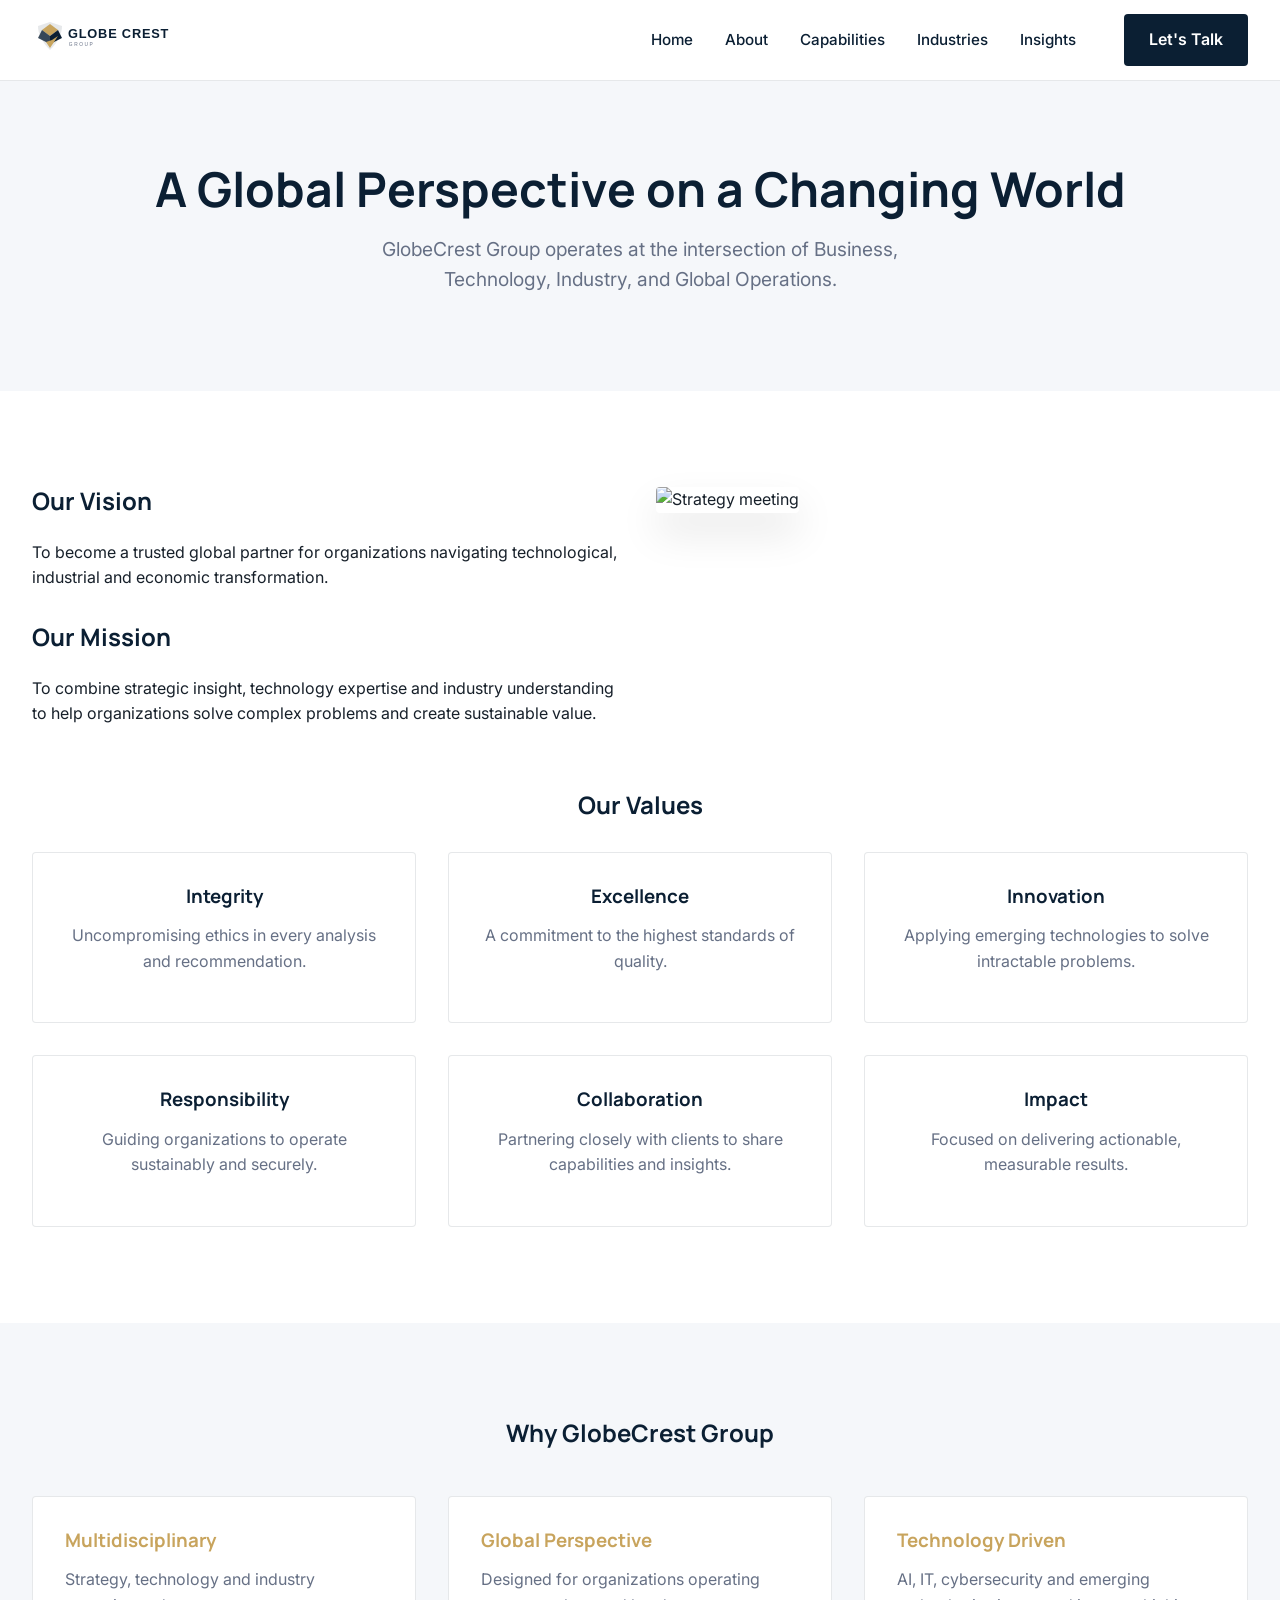
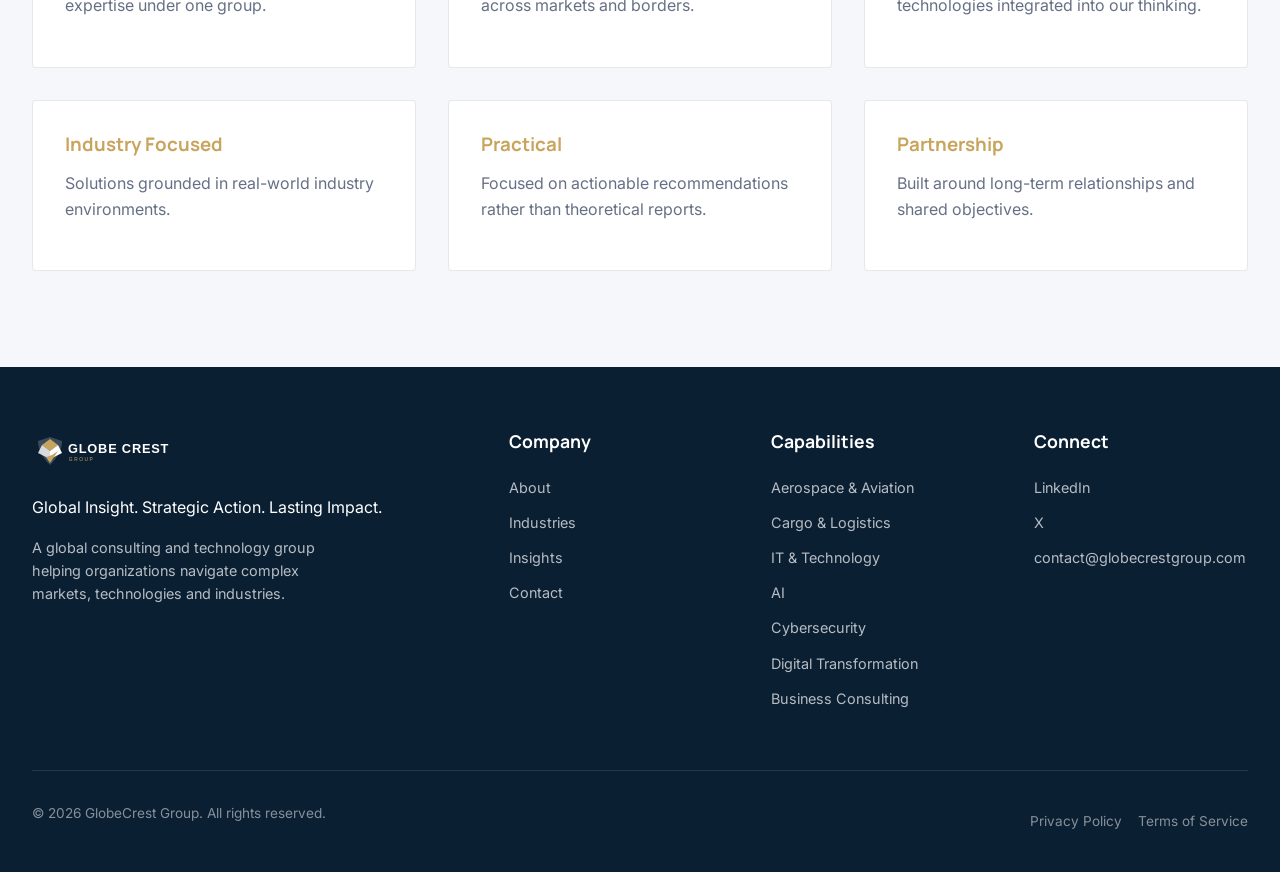
==== about.html @ 97868b0d "Initial commit of GlobeCrest Group website" ====
﻿<!DOCTYPE html>
<html lang="en">
<head>
    <meta charset="UTF-8">
    <meta name="viewport" content="width=device-width, initial-scale=1.0">
    <title>About Us | GlobeCrest Group</title>
    <meta name="description" content="Learn about GlobeCrest Group, operating at the intersection of Business, Technology, Industry and Global Operations.">
    <link rel="icon" type="image/svg+xml" href="assets/images/logo/favicon.svg">
    <link rel="stylesheet" href="assets/css/style.css">
</head>
<body>

    <!-- Header -->
    <header class="header">
        <div class="container header-container">
            <a href="index.html" class="logo" aria-label="GlobeCrest Group Home">
                <img src="assets/images/logo/logo.svg" alt="GlobeCrest Group Logo">
            </a>
            <button class="mobile-toggle" aria-expanded="false">&#9776;</button>
            <nav>
                <ul class="nav-menu">
                    <li><a href="index.html" class="nav-link">Home</a></li>
                    <li><a href="about.html" class="nav-link">About</a></li>
                    <li class="dropdown">
                        <a href="capabilities.html" class="nav-link">Capabilities</a>
                        <ul class="dropdown-menu">
                            <li><a href="aerospace.html" class="dropdown-item">Aerospace & Aviation</a></li>
                            <li><a href="cargo.html" class="dropdown-item">Cargo & Logistics</a></li>
                            <li><a href="technology.html" class="dropdown-item">IT & Technology</a></li>
                            <li><a href="ai.html" class="dropdown-item">Artificial Intelligence</a></li>
                            <li><a href="cybersecurity.html" class="dropdown-item">Cybersecurity</a></li>
                            <li><a href="capabilities.html#digital" class="dropdown-item">Digital Transformation</a></li>
                            <li><a href="capabilities.html#consulting" class="dropdown-item">Business Consulting</a></li>
                            <li><a href="insights.html" class="dropdown-item">Research & Intelligence</a></li>
                        </ul>
                    </li>
                    <li><a href="industries.html" class="nav-link">Industries</a></li>
                    <li><a href="insights.html" class="nav-link">Insights</a></li>
                    <li><a href="contact.html" class="btn btn-primary" style="padding: 0.75rem 1.5rem; margin-left: 1rem;">Let's Talk</a></li>
                </ul>
            </nav>
        </div>
    </header>

    <!-- Page Header -->
    <section class="page-header">
        <div class="container fade-in">
            <h1 class="page-title">A Global Perspective on a Changing World</h1>
            <p class="page-subtitle">GlobeCrest Group operates at the intersection of Business, Technology, Industry, and Global Operations.</p>
        </div>
    </section>

    <!-- Content -->
    <section class="section">
        <div class="container">
            <div class="grid-2 fade-in">
                <div>
                    <h2 class="mb-3">Our Vision</h2>
                    <p class="mb-4">To become a trusted global partner for organizations navigating technological, industrial and economic transformation.</p>
                    
                    <h2 class="mb-3">Our Mission</h2>
                    <p>To combine strategic insight, technology expertise and industry understanding to help organizations solve complex problems and create sustainable value.</p>
                </div>
                <div>
                    <img src="https://images.unsplash.com/photo-1556761175-5973dc0f32e7?q=80&w=2532&auto=format&fit=crop" alt="Strategy meeting" style="width:100%; border-radius:4px; box-shadow: 0 20px 40px rgba(0,0,0,0.1);" loading="lazy">
                </div>
            </div>
            
            <div class="mt-5 pt-5 text-center fade-in">
                <h2 class="mb-4">Our Values</h2>
                <div class="grid-3">
                    <div class="card card-content">
                        <h3 class="mb-2">Integrity</h3>
                        <p class="text-muted">Uncompromising ethics in every analysis and recommendation.</p>
                    </div>
                    <div class="card card-content">
                        <h3 class="mb-2">Excellence</h3>
                        <p class="text-muted">A commitment to the highest standards of quality.</p>
                    </div>
                    <div class="card card-content">
                        <h3 class="mb-2">Innovation</h3>
                        <p class="text-muted">Applying emerging technologies to solve intractable problems.</p>
                    </div>
                    <div class="card card-content">
                        <h3 class="mb-2">Responsibility</h3>
                        <p class="text-muted">Guiding organizations to operate sustainably and securely.</p>
                    </div>
                    <div class="card card-content">
                        <h3 class="mb-2">Collaboration</h3>
                        <p class="text-muted">Partnering closely with clients to share capabilities and insights.</p>
                    </div>
                    <div class="card card-content">
                        <h3 class="mb-2">Impact</h3>
                        <p class="text-muted">Focused on delivering actionable, measurable results.</p>
                    </div>
                </div>
            </div>
        </div>
    </section>

    <!-- Why GlobeCrest -->
    <section class="section section-light">
        <div class="container">
            <div class="text-center mb-5 fade-in">
                <h2>Why GlobeCrest Group</h2>
            </div>
            <div class="grid-3 fade-in">
                <div class="card card-content">
                    <h3 class="mb-2 text-accent">Multidisciplinary</h3>
                    <p class="text-muted">Strategy, technology and industry expertise under one group.</p>
                </div>
                <div class="card card-content">
                    <h3 class="mb-2 text-accent">Global Perspective</h3>
                    <p class="text-muted">Designed for organizations operating across markets and borders.</p>
                </div>
                <div class="card card-content">
                    <h3 class="mb-2 text-accent">Technology Driven</h3>
                    <p class="text-muted">AI, IT, cybersecurity and emerging technologies integrated into our thinking.</p>
                </div>
                <div class="card card-content">
                    <h3 class="mb-2 text-accent">Industry Focused</h3>
                    <p class="text-muted">Solutions grounded in real-world industry environments.</p>
                </div>
                <div class="card card-content">
                    <h3 class="mb-2 text-accent">Practical</h3>
                    <p class="text-muted">Focused on actionable recommendations rather than theoretical reports.</p>
                </div>
                <div class="card card-content">
                    <h3 class="mb-2 text-accent">Partnership</h3>
                    <p class="text-muted">Built around long-term relationships and shared objectives.</p>
                </div>
            </div>
        </div>
    </section>

    <!-- Footer -->
    <footer class="footer">
        <div class="container">
            <div class="footer-grid">
                <div class="footer-brand">
                    <img src="assets/images/logo/logo-dark.svg" alt="GlobeCrest Group" class="footer-logo">
                    <p class="text-white mb-1">Global Insight. Strategic Action. Lasting Impact.</p>
                    <p class="footer-desc mt-2">A global consulting and technology group helping organizations navigate complex markets, technologies and industries.</p>
                </div>
                <div>
                    <h4 class="footer-title">Company</h4>
                    <ul class="footer-links">
                        <li><a href="about.html" class="footer-link">About</a></li>
                        <li><a href="industries.html" class="footer-link">Industries</a></li>
                        <li><a href="insights.html" class="footer-link">Insights</a></li>
                        <li><a href="contact.html" class="footer-link">Contact</a></li>
                    </ul>
                </div>
                <div>
                    <h4 class="footer-title">Capabilities</h4>
                    <ul class="footer-links">
                        <li><a href="aerospace.html" class="footer-link">Aerospace & Aviation</a></li>
                        <li><a href="cargo.html" class="footer-link">Cargo & Logistics</a></li>
                        <li><a href="technology.html" class="footer-link">IT & Technology</a></li>
                        <li><a href="ai.html" class="footer-link">AI</a></li>
                        <li><a href="cybersecurity.html" class="footer-link">Cybersecurity</a></li>
                        <li><a href="capabilities.html#digital" class="footer-link">Digital Transformation</a></li>
                        <li><a href="capabilities.html#consulting" class="footer-link">Business Consulting</a></li>
                    </ul>
                </div>
                <div>
                    <h4 class="footer-title">Connect</h4>
                    <ul class="footer-links">
                        <li><a href="#" class="footer-link">LinkedIn</a></li>
                        <li><a href="#" class="footer-link">X</a></li>
                        <li><a href="mailto:contact@globecrestgroup.com" class="footer-link">contact@globecrestgroup.com</a></li>
                    </ul>
                </div>
            </div>
            <div class="footer-bottom">
                <p>&copy; 2026 GlobeCrest Group. All rights reserved.</p>
                <div class="footer-legal-links">
                    <a href="privacy.html">Privacy Policy</a>
                    <a href="terms.html">Terms of Service</a>
                </div>
            </div>
        </div>
    </footer>
    <script src="assets/js/main.js"></script>
</body>
</html>
---- assets/css/style.css ----
@import url('https://fonts.googleapis.com/css2?family=Inter:wght@300;400;500;600;700&family=Manrope:wght@300;400;500;600;700;800&display=swap');

:root {
  /* Color System */
  --color-primary: #0B1F33; /* Deep Navy */
  --color-secondary: #142F4A; /* Midnight Blue */
  --color-accent: #C8A45D; /* Gold */
  --color-white: #FFFFFF;
  --color-light: #F5F7FA;
  --color-dark: #081522;
  --color-text: #17202A;
  --color-muted: #667085;
  --color-border: rgba(11, 31, 51, 0.1);
  --color-border-dark: rgba(255, 255, 255, 0.1);

  /* Typography */
  --font-heading: 'Manrope', sans-serif;
  --font-body: 'Inter', sans-serif;

  /* Transitions */
  --transition-fast: 0.2s ease-in-out;
  --transition-slow: 0.4s ease-in-out;
}

/* Reset & Base */
*, *::before, *::after {
  box-sizing: border-box;
  margin: 0;
  padding: 0;
}

html {
  font-size: 16px;
  scroll-behavior: smooth;
}

body {
  font-family: var(--font-body);
  color: var(--color-text);
  background-color: var(--color-white);
  line-height: 1.6;
  -webkit-font-smoothing: antialiased;
  -moz-osx-font-smoothing: grayscale;
}

/* Typography Utilities */
h1, h2, h3, h4, h5, h6 {
  font-family: var(--font-heading);
  color: var(--color-primary);
  font-weight: 700;
  line-height: 1.2;
}

.text-white h1, .text-white h2, .text-white h3, .text-white h4, .text-white h5, .text-white h6 {
  color: var(--color-white);
}

.text-accent {
  color: var(--color-accent);
}

.text-muted {
  color: var(--color-muted);
}

p {
  margin-bottom: 1rem;
}

a {
  text-decoration: none;
  color: var(--color-primary);
  transition: color var(--transition-fast);
}

a:hover {
  color: var(--color-accent);
}

/* Layout Utilities */
.container {
  width: 100%;
  max-width: 1280px;
  margin: 0 auto;
  padding: 0 2rem;
}

.section {
  padding: 6rem 0;
}

.section-dark {
  background-color: var(--color-dark);
  color: var(--color-light);
}

.section-light {
  background-color: var(--color-light);
}

.text-center {
  text-align: center;
}

.mb-1 { margin-bottom: 0.5rem; }
.mb-2 { margin-bottom: 1rem; }
.mb-3 { margin-bottom: 1.5rem; }
.mb-4 { margin-bottom: 2rem; }
.mb-5 { margin-bottom: 3rem; }

.mt-1 { margin-top: 0.5rem; }
.mt-2 { margin-top: 1rem; }
.mt-3 { margin-top: 1.5rem; }
.mt-4 { margin-top: 2rem; }
.mt-5 { margin-top: 3rem; }

/* Buttons */
.btn {
  display: inline-block;
  padding: 1rem 2rem;
  font-family: var(--font-body);
  font-weight: 600;
  text-align: center;
  border-radius: 4px;
  cursor: pointer;
  transition: all var(--transition-fast);
  border: 1px solid transparent;
}

.btn-primary {
  background-color: var(--color-primary);
  color: var(--color-white);
}

.btn-primary:hover {
  background-color: var(--color-secondary);
  color: var(--color-white);
  transform: translateY(-2px);
  box-shadow: 0 4px 12px rgba(11, 31, 51, 0.2);
}

.btn-outline {
  background-color: transparent;
  color: var(--color-white);
  border-color: var(--color-white);
}

.btn-outline:hover {
  background-color: var(--color-white);
  color: var(--color-primary);
}

.btn-outline-dark {
  background-color: transparent;
  color: var(--color-primary);
  border-color: var(--color-primary);
}

.btn-outline-dark:hover {
  background-color: var(--color-primary);
  color: var(--color-white);
}

/* Header & Navigation */
.header {
  position: fixed;
  top: 0;
  left: 0;
  width: 100%;
  background-color: rgba(255, 255, 255, 0.95);
  backdrop-filter: blur(10px);
  z-index: 1000;
  border-bottom: 1px solid var(--color-border);
  transition: transform var(--transition-fast);
}

.header-container {
  display: flex;
  justify-content: space-between;
  align-items: center;
  height: 80px;
}

.logo img {
  height: 40px;
  width: auto;
}

.nav-menu {
  display: flex;
  list-style: none;
  gap: 2rem;
  align-items: center;
}

.nav-link {
  font-weight: 500;
  font-size: 0.95rem;
  position: relative;
}

.nav-link::after {
  content: '';
  position: absolute;
  width: 0;
  height: 2px;
  bottom: -4px;
  left: 0;
  background-color: var(--color-accent);
  transition: width var(--transition-fast);
}

.nav-link:hover::after {
  width: 100%;
}

/* Dropdown */
.dropdown {
  position: relative;
}

.dropdown-menu {
  position: absolute;
  top: 100%;
  left: 0;
  background-color: var(--color-white);
  min-width: 260px;
  box-shadow: 0 10px 30px rgba(0,0,0,0.1);
  border-radius: 4px;
  opacity: 0;
  visibility: hidden;
  transform: translateY(10px);
  transition: all var(--transition-fast);
  list-style: none;
  padding: 1rem 0;
  border: 1px solid var(--color-border);
}

.dropdown:hover .dropdown-menu {
  opacity: 1;
  visibility: visible;
  transform: translateY(0);
}

.dropdown-item {
  display: block;
  padding: 0.75rem 1.5rem;
  color: var(--color-text);
  font-size: 0.9rem;
}

.dropdown-item:hover {
  background-color: var(--color-light);
  color: var(--color-primary);
  padding-left: 2rem; /* micro animation */
}

.mobile-toggle {
  display: none;
  font-size: 1.5rem;
  cursor: pointer;
  color: var(--color-primary);
}

/* Hero Section */
.hero {
  position: relative;
  min-height: 100vh;
  display: flex;
  align-items: center;
  padding-top: 80px; /* Offset for header */
  background-color: var(--color-primary);
  color: var(--color-white);
  overflow: hidden;
}

.hero-bg {
  position: absolute;
  top: 0;
  left: 0;
  width: 100%;
  height: 100%;
  object-fit: cover;
  opacity: 0.4;
  z-index: 1;
}

.hero-overlay {
  position: absolute;
  top: 0;
  left: 0;
  width: 100%;
  height: 100%;
  background: linear-gradient(to right, rgba(11, 31, 51, 0.9) 0%, rgba(11, 31, 51, 0.5) 100%);
  z-index: 2;
}

.hero-content {
  position: relative;
  z-index: 3;
  max-width: 800px;
}

.hero-title {
  font-size: 4rem;
  margin-bottom: 1.5rem;
  color: var(--color-white);
  letter-spacing: -1px;
}

.hero-subtitle {
  font-size: 1.25rem;
  margin-bottom: 2.5rem;
  color: rgba(255, 255, 255, 0.9);
  max-width: 600px;
}

.hero-actions {
  display: flex;
  gap: 1rem;
}

/* Page Header */
.page-header {
  padding: 10rem 0 6rem;
  background-color: var(--color-light);
  text-align: center;
}

.page-title {
  font-size: 3rem;
  margin-bottom: 1rem;
}

.page-subtitle {
  font-size: 1.2rem;
  color: var(--color-muted);
  max-width: 600px;
  margin: 0 auto;
}

/* Cards & Grids */
.grid-2 {
  display: grid;
  grid-template-columns: repeat(2, 1fr);
  gap: 2rem;
}

.grid-3 {
  display: grid;
  grid-template-columns: repeat(3, 1fr);
  gap: 2rem;
}

.grid-4 {
  display: grid;
  grid-template-columns: repeat(4, 1fr);
  gap: 2rem;
}

.card {
  background-color: var(--color-white);
  border: 1px solid var(--color-border);
  border-radius: 4px;
  overflow: hidden;
  transition: transform var(--transition-slow), box-shadow var(--transition-slow);
}

.card:hover {
  transform: translateY(-5px);
  box-shadow: 0 15px 30px rgba(0,0,0,0.05);
}

.card-img-wrap {
  width: 100%;
  height: 240px;
  overflow: hidden;
}

.card-img {
  width: 100%;
  height: 100%;
  object-fit: cover;
  transition: transform var(--transition-slow);
}

.card:hover .card-img {
  transform: scale(1.05);
}

.card-content {
  padding: 2rem;
}

.card-title {
  font-size: 1.25rem;
  margin-bottom: 1rem;
}

.card-text {
  color: var(--color-muted);
  font-size: 0.95rem;
}

/* Features Sections */
.feature-split {
  display: grid;
  grid-template-columns: 1fr 1fr;
  align-items: center;
  gap: 4rem;
}

.feature-img {
  width: 100%;
  height: auto;
  border-radius: 4px;
  box-shadow: 0 20px 40px rgba(0,0,0,0.1);
}

.tags {
  display: flex;
  flex-wrap: wrap;
  gap: 0.5rem;
  margin-top: 1.5rem;
}

.tag {
  font-size: 0.8rem;
  padding: 0.25rem 0.75rem;
  background-color: rgba(200, 164, 93, 0.1);
  color: var(--color-accent);
  border: 1px solid rgba(200, 164, 93, 0.3);
  border-radius: 50px;
  text-transform: uppercase;
  letter-spacing: 1px;
}

/* Process Timeline */
.process-wrapper {
  display: grid;
  grid-template-columns: repeat(4, 1fr);
  gap: 2rem;
  position: relative;
}

.process-step {
  position: relative;
  padding-top: 2rem;
}

.process-step::before {
  content: '';
  position: absolute;
  top: 0;
  left: 0;
  width: 100%;
  height: 2px;
  background-color: var(--color-border);
}

.process-step::after {
  content: '';
  position: absolute;
  top: -4px;
  left: 0;
  width: 10px;
  height: 10px;
  border-radius: 50%;
  background-color: var(--color-accent);
}

.process-title {
  font-size: 1.2rem;
  margin-bottom: 0.5rem;
}

.process-desc {
  color: var(--color-muted);
  font-size: 0.9rem;
}

/* Form Styles */
.form-group {
  margin-bottom: 1.5rem;
}

.form-label {
  display: block;
  margin-bottom: 0.5rem;
  font-weight: 500;
  font-size: 0.95rem;
}

.form-control {
  width: 100%;
  padding: 1rem;
  border: 1px solid var(--color-border);
  border-radius: 4px;
  font-family: var(--font-body);
  font-size: 1rem;
  transition: border-color var(--transition-fast);
  background-color: var(--color-light);
}

.form-control:focus {
  outline: none;
  border-color: var(--color-primary);
  background-color: var(--color-white);
}

textarea.form-control {
  resize: vertical;
  min-height: 150px;
}

/* Footer */
.footer {
  background-color: var(--color-primary);
  color: var(--color-white);
  padding: 4rem 0 2rem;
}

.footer-grid {
  display: grid;
  grid-template-columns: 2fr 1fr 1fr 1fr;
  gap: 3rem;
  margin-bottom: 3rem;
}

.footer-brand .footer-logo {
  height: 40px;
  margin-bottom: 1rem;
}

.footer-desc {
  color: rgba(255,255,255,0.7);
  font-size: 0.9rem;
  max-width: 300px;
}

.footer-title {
  color: var(--color-white);
  font-size: 1.1rem;
  margin-bottom: 1.5rem;
}

.footer-links {
  list-style: none;
}

.footer-link {
  display: block;
  color: rgba(255,255,255,0.7);
  margin-bottom: 0.75rem;
  font-size: 0.9rem;
}

.footer-link:hover {
  color: var(--color-accent);
}

.footer-bottom {
  border-top: 1px solid var(--color-border-dark);
  padding-top: 2rem;
  display: flex;
  justify-content: space-between;
  align-items: center;
  font-size: 0.85rem;
  color: rgba(255,255,255,0.5);
}

.footer-legal-links {
  display: flex;
  gap: 1rem;
}

.footer-legal-links a {
  color: rgba(255,255,255,0.5);
}

.footer-legal-links a:hover {
  color: var(--color-white);
}

/* Connecting Line Animation */
.connecting-line {
  position: absolute;
  width: 1px;
  height: 100px;
  background-color: var(--color-accent);
  left: 50%;
  transform: translateX(-50%);
  animation: pulse-line 3s infinite;
  opacity: 0.5;
}

@keyframes pulse-line {
  0% { transform: scaleY(0); transform-origin: top; }
  50% { transform: scaleY(1); transform-origin: top; }
  50.1% { transform: scaleY(1); transform-origin: bottom; }
  100% { transform: scaleY(0); transform-origin: bottom; }
}

/* Animations */
.fade-in {
  opacity: 0;
  transform: translateY(20px);
  transition: opacity 0.6s ease-out, transform 0.6s ease-out;
}

.fade-in.visible {
  opacity: 1;
  transform: translateY(0);
}

/* Responsive */
@media (max-width: 1024px) {
  .hero-title { font-size: 3rem; }
  .grid-4, .process-wrapper { grid-template-columns: repeat(2, 1fr); }
  .footer-grid { grid-template-columns: 1fr 1fr; }
}

@media (max-width: 768px) {
  .nav-menu {
    position: fixed;
    top: 80px;
    left: -100%;
    width: 100%;
    height: calc(100vh - 80px);
    background-color: var(--color-white);
    flex-direction: column;
    padding: 2rem;
    transition: left var(--transition-fast);
    overflow-y: auto;
  }
  
  .nav-menu.active { left: 0; }
  
  .mobile-toggle { display: block; }
  
  .hero-title { font-size: 2.5rem; }
  .grid-2, .grid-3 { grid-template-columns: 1fr; }
  .feature-split { grid-template-columns: 1fr; gap: 2rem; }
  .process-wrapper { grid-template-columns: 1fr; }
  
  .process-step::before {
    width: 2px;
    height: 100%;
    top: 0;
    left: 4px;
  }
  .process-step::after {
    top: 2rem;
    left: 0;
  }
  .process-step { padding-left: 2rem; padding-top: 2rem; }
  
  .footer-grid { grid-template-columns: 1fr; }
  .footer-bottom { flex-direction: column; gap: 1rem; text-align: center; }
}
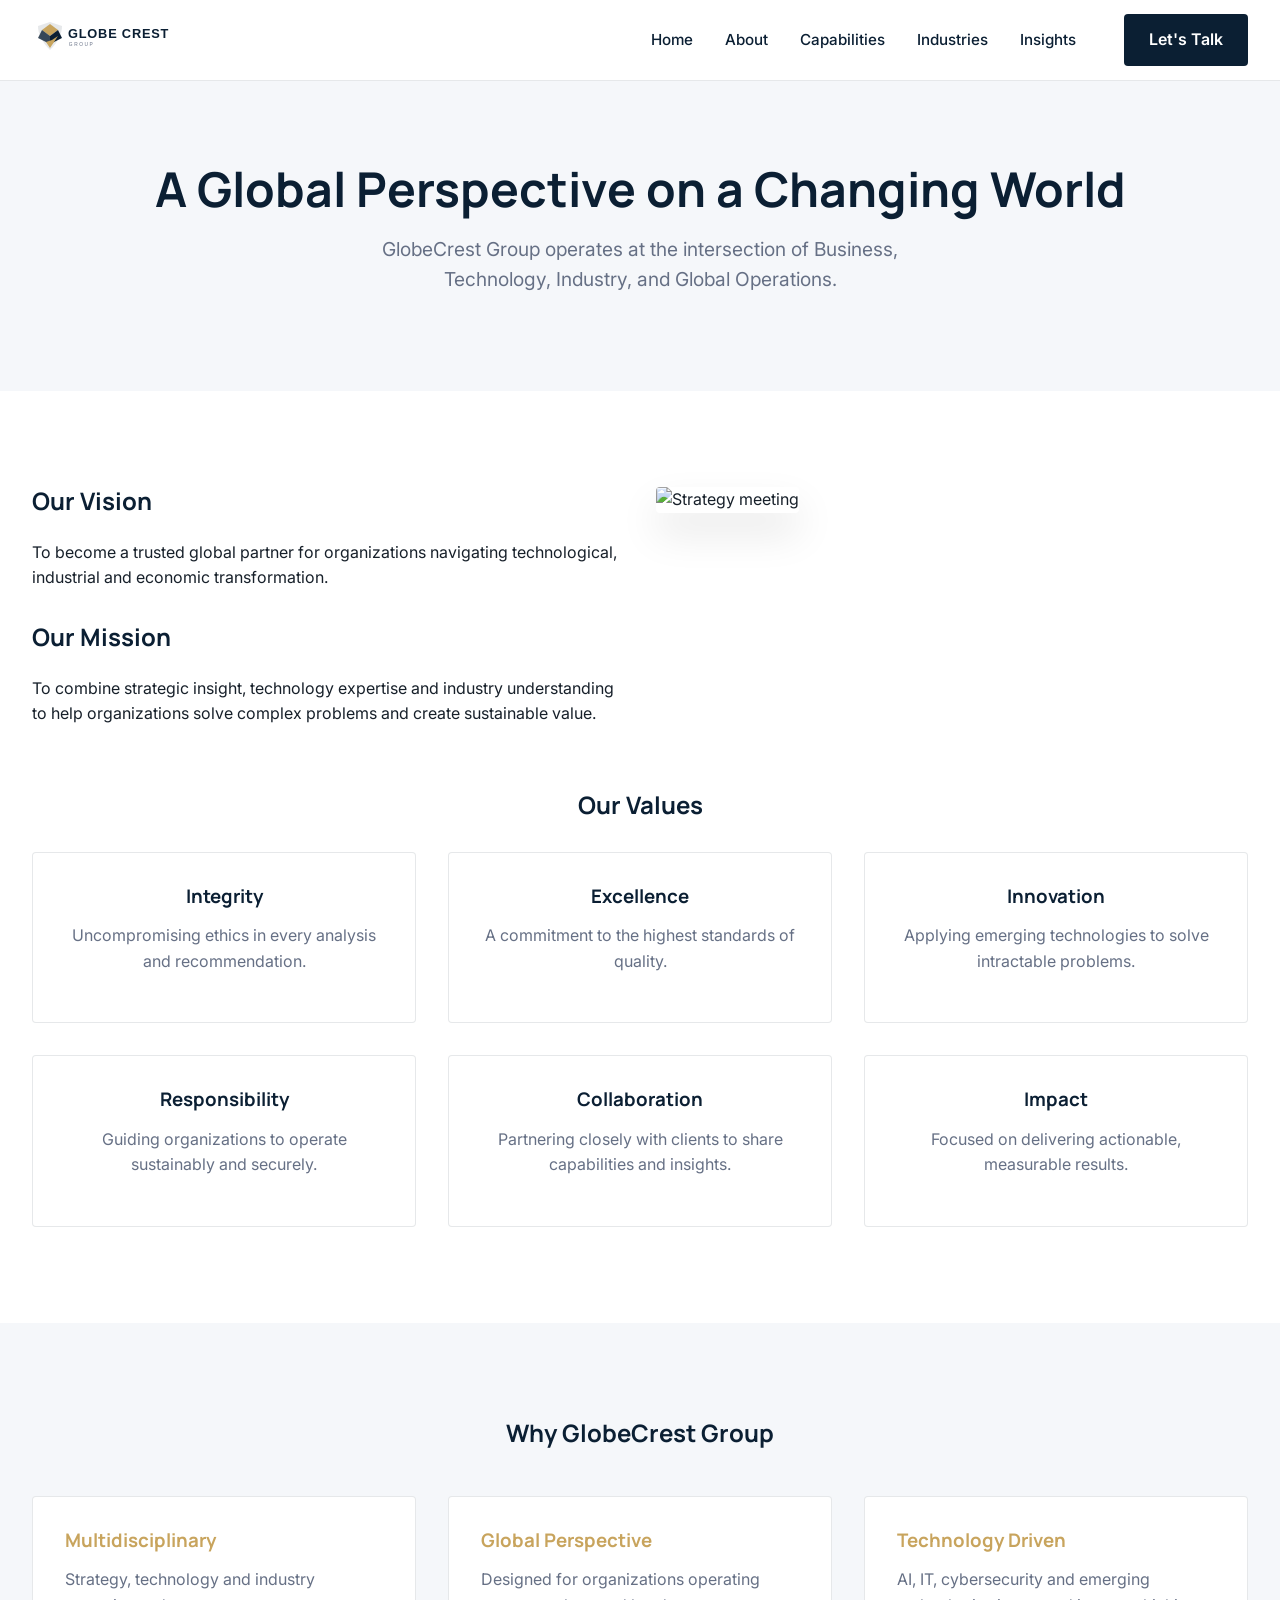
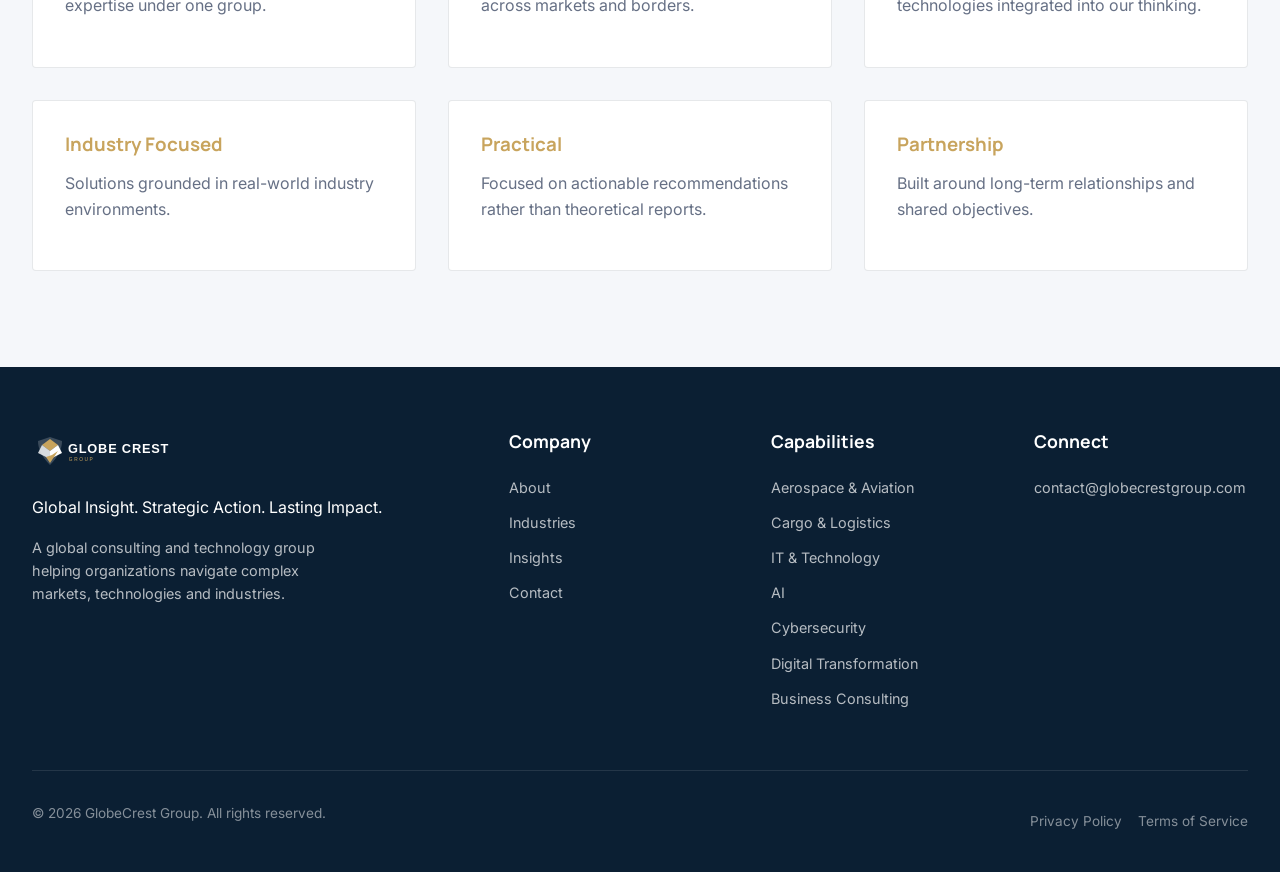
==== commit f16afbf6: "Remove LinkedIn and X links from footer" ====
--- a/about.html
+++ b/about.html
@@ -166,8 +166,6 @@
                 <div>
                     <h4 class="footer-title">Connect</h4>
                     <ul class="footer-links">
-                        <li><a href="#" class="footer-link">LinkedIn</a></li>
-                        <li><a href="#" class="footer-link">X</a></li>
                         <li><a href="mailto:contact@globecrestgroup.com" class="footer-link">contact@globecrestgroup.com</a></li>
                     </ul>
                 </div>
@@ -186,3 +184,4 @@
 </html>
 
 
+
